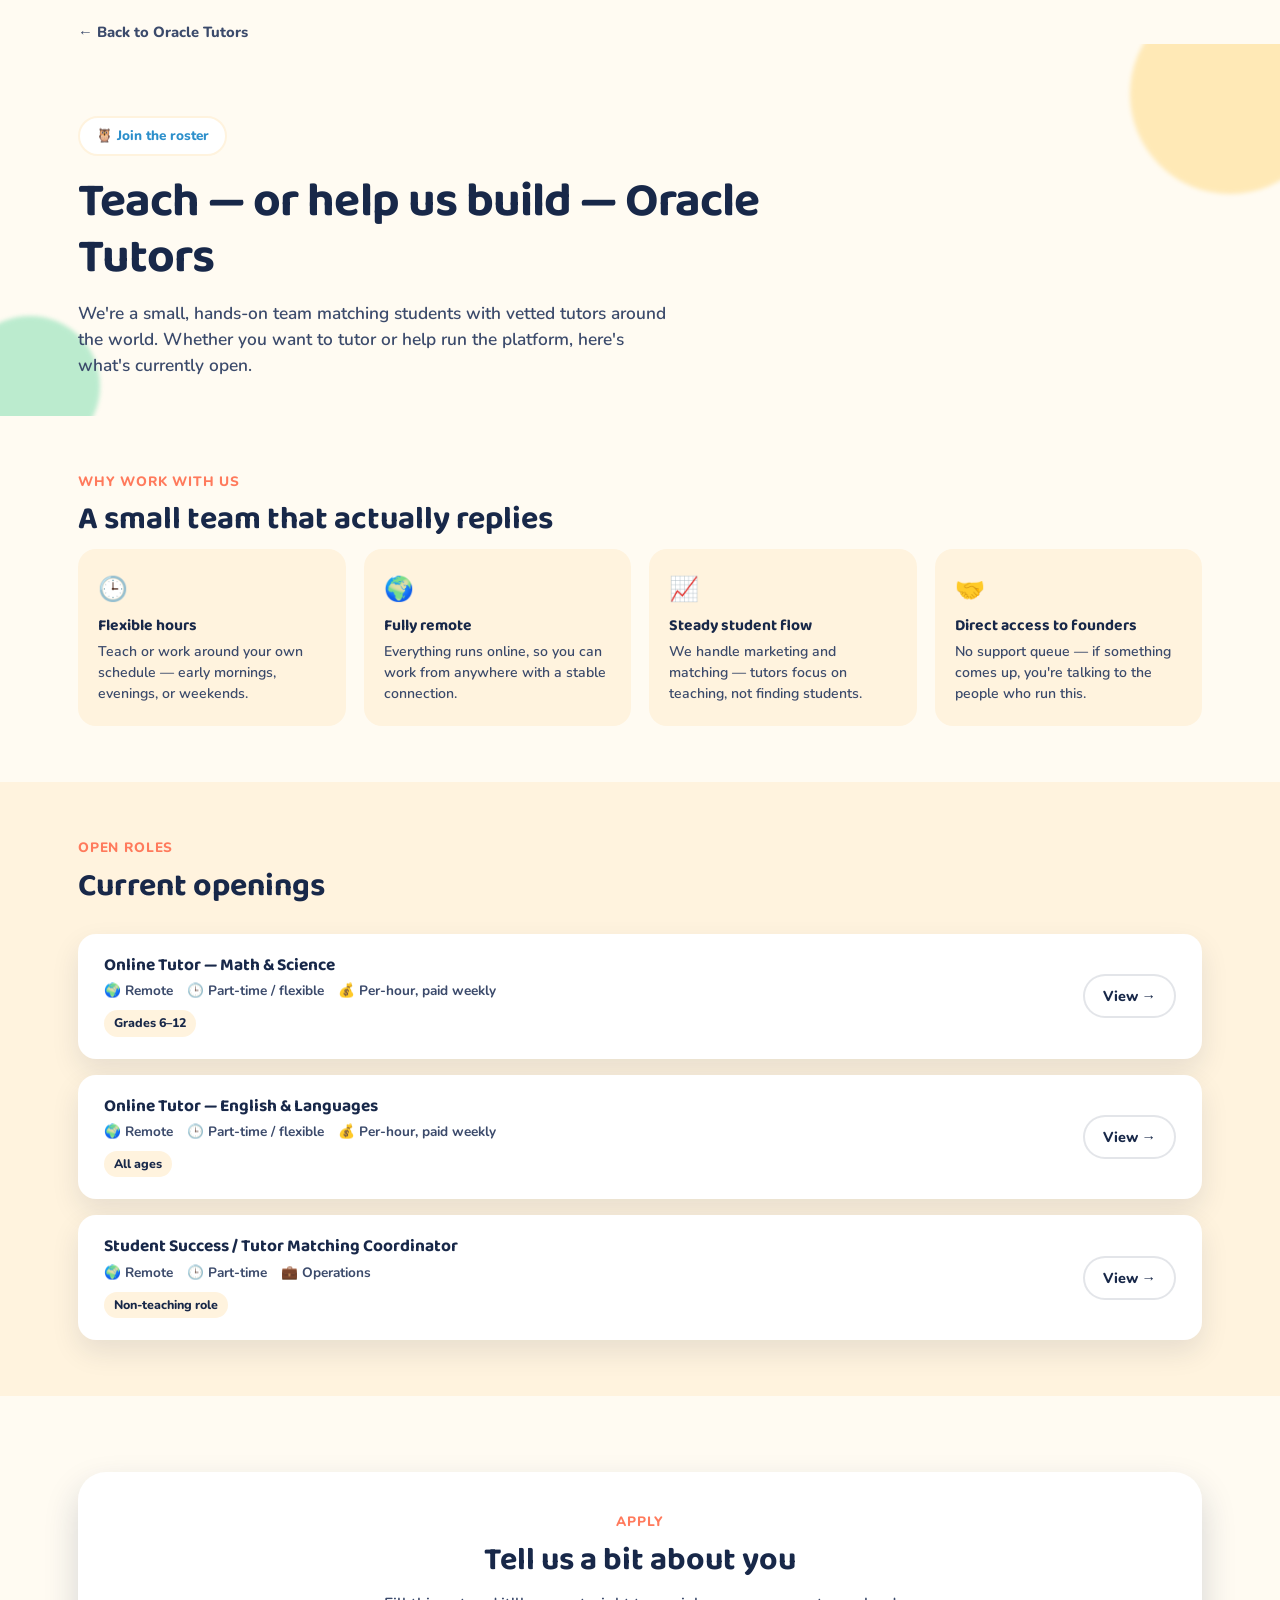
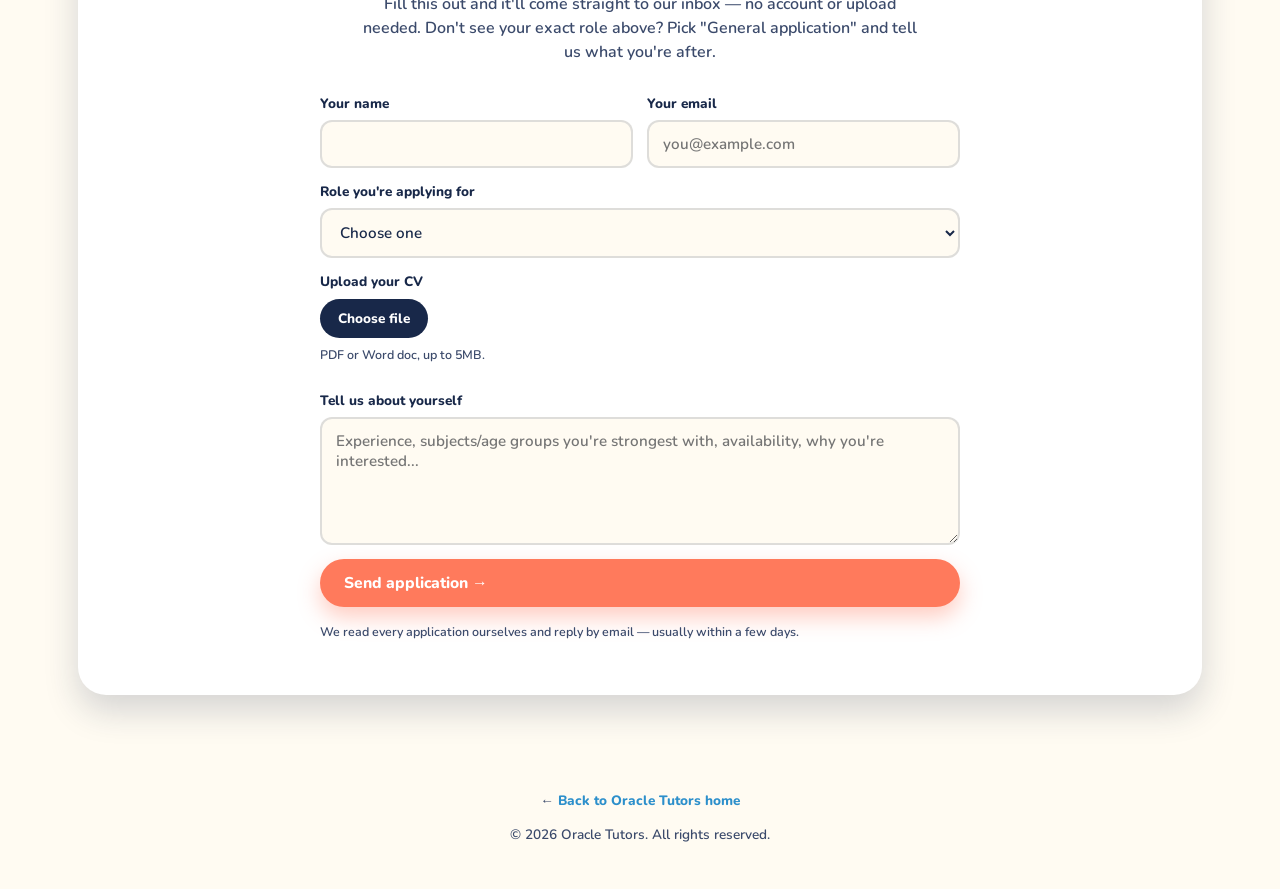
==== careers.html @ f9e97471 "Front End Context Updated" ====
<!DOCTYPE html>
<html lang="en">
<head>
<meta charset="UTF-8">
<meta name="viewport" content="width=device-width, initial-scale=1.0, viewport-fit=cover">
<meta name="description" content="Careers at Oracle Tutors — join our roster of vetted online tutors or help us run the platform.">
<meta name="theme-color" content="#182849">
<meta name="referrer" content="strict-origin-when-cross-origin">
<title>Careers — Oracle Tutors</title>

<!--
====================================================================
  ORACLE TUTORS — CAREERS PAGE
====================================================================
  This is a separate page from index.html on purpose — reached via
  whatever link you place on the main site (e.g. in the footer),
  not via an in-page nav section. This page intentionally has no
  navbar of its own; there's just a small "Back to Oracle Tutors"
  link above the content for wayfinding.

  BEFORE GOING LIVE — REPLACE THESE PLACEHOLDERS:
    1. Email address       → find/replace "careers@oracletutors.com"
                              (used as the mailto fallback address if
                              the form backend below isn't connected)
    2. Open roles           → managed entirely from a Google Sheet now
                               — no code editing needed for day-to-day
                               changes. See SHEET_CSV_URL further down
                               in the JS, and the setup guide
                               (sheet-setup-guide.md) built alongside
                               this file for how to create and connect
                               that sheet. Each row becomes a role
                               card; clicking "View" opens a popup with
                               that row's description/responsibilities/
                               requirements; the popup's own "Apply for
                               this role" button scrolls down to the
                               application form and pre-selects that
                               role in the dropdown — all built
                               automatically from the sheet, so the
                               card, the popup, and the dropdown option
                               can never drift out of sync with each
                               other. FALLBACK_ROLES in the JS is only
                               used if the sheet can't be reached
                               (not yet connected, or briefly offline).
    3. Application backend  → find "SCRIPT_URL" further down in the
                               JS. The application form (#applyForm)
                               POSTs to a Google Apps Script Web App
                               — but NOTE this needs its OWN script,
                               a different deployment than the
                               quick-match form on the main site
                               ([TOC-11] in index.html). That script
                               doesn't know about CVs at all. Use the
                               script named
                               "google-apps-script-careers.js" (built
                               alongside this file) instead — it
                               decodes the base64 CV this page sends
                               and attaches it to the notification
                               email for real, and also saves a copy
                               to Drive. Paste that script's deployed
                               Web App URL in place of SCRIPT_URL
                               below. See the setup guide that came
                               with index.html for the general
                               deploy steps (same process, different
                               script).

  Contact on this page is email-only by design — there's no WhatsApp
  button here, since applications go through the form (or a plain
  email) rather than chat.

  This page reuses the same design tokens (colors, fonts, spacing)
  as index.html so it feels like the same site, just a different page.
====================================================================
-->

<link rel="preconnect" href="https://fonts.googleapis.com">
<link rel="preconnect" href="https://fonts.gstatic.com" crossorigin>
<link href="https://fonts.googleapis.com/css2?family=Baloo+2:wght@500;600;700;800&family=Nunito:wght@400;600;700;800&display=swap" rel="stylesheet">

<link rel="icon" href="data:image/svg+xml,%3Csvg xmlns='http://www.w3.org/2000/svg' viewBox='0 0 64 64'%3E%3Ccircle cx='32' cy='32' r='32' fill='%23182849'/%3E%3Ccircle cx='24' cy='30' r='7' fill='%23FFFBF2'/%3E%3Ccircle cx='40' cy='30' r='7' fill='%23FFFBF2'/%3E%3Ccircle cx='24' cy='30' r='3' fill='%23182849'/%3E%3Ccircle cx='40' cy='30' r='3' fill='%23182849'/%3E%3Cpath d='M29 35 L32 39 L35 35 Z' fill='%23FF7A5C'/%3E%3C/svg%3E">

<style>
  :root{
    --cream:#FFFBF2;
    --cream-2:#FFF3DE;
    --navy:#182849;
    --navy-soft:#3B4A6B;
    --sky:#41ACE9;
    --sky-deep:#2C8FCB;
    --coral:#FF7A5C;
    --coral-deep:#FF6A48;
    --sun:#FFC94A;
    --mint:#3ECF8E;
    --lilac:#B49CF2;
    --white:#FFFFFF;
    --radius-lg:28px;
    --radius-md:18px;
    --radius-sm:12px;
    --shadow-soft: 0 12px 28px rgba(24,40,73,0.10);
    --shadow-pop: 0 16px 34px rgba(24,40,73,0.18);
    --ease-bouncy: cubic-bezier(.34, 1.56, .64, 1);
    --ease-smooth: cubic-bezier(.4, 0, .2, 1);
  }
  *{ box-sizing:border-box; }
  html{ scroll-behavior:smooth; }
  @media (prefers-reduced-motion: reduce){
    *, *::before, *::after{
      animation-duration:0.001ms !important;
      animation-iteration-count:1 !important;
      transition-duration:0.001ms !important;
      scroll-behavior:auto !important;
    }
  }
  body{
    margin:0;
    background:var(--cream);
    color:var(--navy);
    font-family:'Nunito', sans-serif;
    font-weight:600;
    line-height:1.5;
    -webkit-font-smoothing:antialiased;
  }
  h1,h2,h3{
    font-family:'Baloo 2', 'Nunito', sans-serif;
    font-weight:700;
    line-height:1.15;
    margin:0;
    color:var(--navy);
  }
  a{ color:inherit; text-decoration:none; }
  img,svg{ display:block; max-width:100%; }
  button{ font-family:inherit; }
  :focus-visible{
    outline:3px solid var(--coral);
    outline-offset:3px;
    border-radius:6px;
  }
  .wrap{ max-width:1180px; margin:0 auto; padding:0 28px; }
  .skip-link{
    position:absolute; left:-999px; top:auto;
    background:var(--navy); color:var(--white);
    padding:12px 20px; border-radius:0 0 10px 0; z-index:200; font-weight:800;
  }
  .skip-link:focus{ left:0; top:0; }

  .btn{
    display:inline-flex; align-items:center; gap:8px; font-weight:800; font-size:0.98rem;
    padding:13px 24px; border-radius:100px; border:none; cursor:pointer;
    transition:transform 0.18s var(--ease-bouncy), box-shadow 0.18s var(--ease-smooth), background 0.15s var(--ease-smooth);
    white-space:nowrap;
  }
  .btn:hover{ transform:translateY(-2px) scale(1.02); }
  .btn:active{ transform:translateY(0) scale(0.98); }
  .btn-primary{ background:var(--coral); color:var(--white); box-shadow:0 10px 22px rgba(255,122,92,0.38); }
  .btn-primary:hover{ background:var(--coral-deep); }
  .btn-ghost{ background:var(--white); color:var(--navy); border:2px solid rgba(24,40,73,0.12); }
  .btn-ghost:hover{ border-color:var(--sky-deep); }
  .btn-sm{ padding:10px 18px; font-size:0.9rem; }
  .btn:disabled{ opacity:0.65; cursor:not-allowed; }

  /* Page header */
  .page-hero{ padding:72px 0 20px; position:relative; overflow:hidden; }
  .blob{ position:absolute; border-radius:50%; filter:blur(2px); z-index:0; opacity:0.35; }
  .blob-1{ width:200px; height:200px; background:var(--sun); top:-50px; right:-50px; }
  .blob-2{ width:140px; height:140px; background:var(--mint); bottom:-40px; left:-40px; }
  .eyebrow{
    display:inline-flex; align-items:center; gap:8px; background:var(--white);
    border:2px solid var(--cream-2); color:var(--sky-deep); font-weight:800; font-size:0.85rem;
    padding:8px 16px; border-radius:100px; margin-bottom:18px; position:relative; z-index:1;
  }
  .page-hero h1{ font-size:clamp(2rem, 4vw, 3rem); letter-spacing:-0.02em; position:relative; z-index:1; max-width:720px; }
  .page-hero .sub{ margin-top:16px; font-size:1.08rem; color:var(--navy-soft); max-width:600px; position:relative; z-index:1; }

  section{ padding:56px 0; }
  .section-tag{
    color:var(--coral); font-weight:800; font-size:0.85rem; letter-spacing:0.06em;
    text-transform:uppercase; margin-bottom:10px; display:block;
  }

  /* Why work with us — small perk grid */
  .perk-grid{ display:grid; grid-template-columns:repeat(4,1fr); gap:18px; margin-top:10px; }
  .perk-card{
    background:var(--cream-2); border-radius:var(--radius-md); padding:22px 20px;
  }
  .perk-card .ic{ font-size:1.5rem; display:block; margin-bottom:10px; }
  .perk-card h3{ font-size:0.98rem; margin-bottom:6px; }
  .perk-card p{ font-size:0.88rem; color:var(--navy-soft); margin:0; }

  /* Open roles list */
  .roles-list{ display:flex; flex-direction:column; gap:16px; margin-top:28px; }
  .role-card{
    background:var(--white); border-radius:var(--radius-md); box-shadow:var(--shadow-soft);
    padding:22px 26px; display:flex; align-items:center; justify-content:space-between; gap:20px; flex-wrap:wrap;
    transition:transform 0.2s var(--ease-bouncy), box-shadow 0.2s var(--ease-smooth);
  }
  .role-card:hover{ transform:translateY(-4px); box-shadow:var(--shadow-pop); }
  .role-info h3{ font-size:1.08rem; margin-bottom:6px; }
  .role-meta{ display:flex; gap:14px; flex-wrap:wrap; font-size:0.85rem; color:var(--navy-soft); font-weight:700; }
  .role-meta span{ display:inline-flex; align-items:center; gap:5px; }
  .role-tag{
    display:inline-block; background:var(--cream-2); color:var(--navy); font-size:0.78rem;
    font-weight:800; padding:4px 10px; border-radius:100px; margin-top:8px;
  }
  .no-roles{
    background:var(--white); border-radius:var(--radius-md); box-shadow:var(--shadow-soft);
    padding:30px; text-align:center; color:var(--navy-soft); margin-top:28px; display:none;
  }
  .no-roles.is-visible{ display:block; }
  .roles-loading{
    text-align:center; color:var(--navy-soft); font-weight:700; padding:24px 0; margin:0;
  }

  /* Application form panel */
  .apply-panel{
    background:var(--white); border-radius:var(--radius-lg); box-shadow:var(--shadow-pop);
    padding:40px; margin-top:20px;
  }
  .apply-panel .apply-intro{ text-align:center; max-width:560px; margin:0 auto 30px; }
  .apply-panel h2{ font-size:clamp(1.5rem,2.8vw,2rem); }
  .apply-panel .apply-intro p{ color:var(--navy-soft); margin-top:12px; font-size:1rem; }

  .apply-form{ display:flex; flex-direction:column; gap:14px; max-width:640px; margin:0 auto; }
  .form-row{ display:flex; flex-direction:column; gap:6px; }
  .form-row label{ font-size:0.85rem; font-weight:800; color:var(--navy); }
  .form-row input, .form-row select, .form-row textarea{
    padding:12px 14px;
    border-radius:12px;
    border:2px solid rgba(24,40,73,0.14);
    font-family:inherit;
    font-size:0.95rem;
    font-weight:600;
    color:var(--navy);
    background:var(--cream);
    transition:border-color 0.15s var(--ease-smooth);
    resize:vertical;
  }
  .form-row input:focus, .form-row select:focus, .form-row textarea:focus{ border-color:var(--sky-deep); outline:none; }

  /* CV upload — native file input is hidden; we build a custom
     "chip" style control so we can show the picked filename and a
     working remove (×) button, since <input type="file"> has no
     built-in way to let the user clear the selection other than
     re-opening the OS file picker and hitting Cancel. */
  .cv-field input[type="file"]{
    position:absolute;
    width:1px; height:1px;
    padding:0; margin:-1px;
    overflow:hidden;
    clip:rect(0,0,0,0);
    white-space:nowrap;
    border:0;
  }
  .cv-picker{
    display:flex; align-items:center; gap:10px; flex-wrap:wrap;
  }
  .cv-choose-btn{
    font-family:inherit; font-weight:800; font-size:0.85rem;
    color:var(--white); background:var(--navy); border:none;
    border-radius:100px; padding:10px 18px; cursor:pointer;
    transition:background 0.15s var(--ease-smooth);
  }
  .cv-choose-btn:hover{ background:var(--navy-soft); }
  .cv-filename-chip{
    display:none;
    align-items:center; gap:8px;
    background:var(--cream-2);
    border-radius:100px;
    padding:8px 8px 8px 14px;
    font-size:0.85rem;
    font-weight:700;
    color:var(--navy);
    max-width:100%;
  }
  .cv-filename-chip.is-visible{ display:inline-flex; }
  .cv-filename-text{
    overflow:hidden; text-overflow:ellipsis; white-space:nowrap; max-width:280px;
  }
  .cv-remove-btn{
    display:inline-flex; align-items:center; justify-content:center;
    width:22px; height:22px; border-radius:50%; border:none;
    background:var(--white); color:var(--navy-soft); font-size:0.9rem;
    line-height:1; cursor:pointer; flex:0 0 auto;
    transition:background 0.15s var(--ease-smooth), color 0.15s var(--ease-smooth);
  }
  .cv-remove-btn:hover{ background:var(--coral); color:var(--white); }

  .form-two-col{ display:grid; grid-template-columns:1fr 1fr; gap:14px; }
  .form-note{ font-size:0.78rem; color:var(--navy-soft); margin-top:2px; }
  .form-status{ font-size:0.88rem; font-weight:800; margin-top:4px; display:none; }
  .form-status.is-visible{ display:block; }
  .form-status.is-success{ color:var(--mint); }
  .form-status.is-error{ color:var(--coral); }

  footer{ padding:40px 0 30px; text-align:center; color:var(--navy-soft); font-size:0.85rem; }
  footer a{ color:var(--sky-deep); font-weight:800; }

  /* Role detail modal (opened by each card's "View" button) */
  .modal-overlay{
    position:fixed; inset:0; z-index:300;
    background:rgba(24,40,73,0.55);
    display:none;
    align-items:center; justify-content:center;
    padding:24px;
    -webkit-backdrop-filter:blur(2px);
    backdrop-filter:blur(2px);
  }
  .modal-overlay.is-open{ display:flex; }
  .modal-panel{
    background:var(--white);
    border-radius:var(--radius-lg);
    box-shadow:var(--shadow-pop);
    width:100%;
    max-width:620px;
    max-height:min(720px, 88vh);
    display:flex;
    flex-direction:column;
    overflow:hidden;
    animation:modalPop 0.22s var(--ease-bouncy);
  }
  @keyframes modalPop{
    from{ opacity:0; transform:translateY(14px) scale(0.98); }
    to{ opacity:1; transform:translateY(0) scale(1); }
  }
  .modal-header{
    display:flex; align-items:flex-start; justify-content:space-between; gap:16px;
    padding:26px 28px 18px;
    border-bottom:1px solid rgba(24,40,73,0.08);
    flex:0 0 auto;
  }
  .modal-header h2{ font-size:1.35rem; }
  .modal-close-btn{
    display:inline-flex; align-items:center; justify-content:center;
    width:36px; height:36px; flex:0 0 auto; border-radius:50%; border:none;
    background:var(--cream-2); color:var(--navy); font-size:1.15rem; line-height:1;
    cursor:pointer; transition:background 0.15s var(--ease-smooth), transform 0.15s var(--ease-bouncy);
  }
  .modal-close-btn:hover{ background:var(--coral); color:var(--white); transform:scale(1.06); }
  .modal-meta{ display:flex; gap:12px; flex-wrap:wrap; font-size:0.85rem; color:var(--navy-soft); font-weight:700; margin-top:10px; }
  .modal-meta span{ display:inline-flex; align-items:center; gap:5px; }
  .modal-body{
    padding:22px 28px 6px;
    overflow-y:auto;
    flex:1 1 auto;
  }
  .modal-body h3{ font-size:1rem; margin:20px 0 10px; }
  .modal-body h3:first-child{ margin-top:0; }
  .modal-body p{ color:var(--navy-soft); font-size:0.95rem; margin:0 0 4px; }
  .modal-body ul{ margin:0; padding-left:20px; color:var(--navy-soft); font-size:0.95rem; display:flex; flex-direction:column; gap:8px; }
  .modal-body li::marker{ color:var(--coral); }
  .modal-footer{
    padding:18px 28px 26px;
    flex:0 0 auto;
    display:flex; gap:12px; flex-wrap:wrap;
    border-top:1px solid rgba(24,40,73,0.08);
  }
  .modal-footer .btn{ flex:1 1 auto; justify-content:center; }
  body.modal-open{ overflow:hidden; }

  @media (max-width: 900px){
    .perk-grid{ grid-template-columns:repeat(2,1fr); }
  }
  @media (max-width: 600px){
    .wrap{ padding:0 20px; }
    .perk-grid{ grid-template-columns:1fr; }
    .role-card{ flex-direction:column; align-items:flex-start; }
    .apply-panel{ padding:28px 22px; }
    .form-two-col{ grid-template-columns:1fr; }
    .cv-filename-text{ max-width:180px; }
    .modal-overlay{ padding:0; align-items:flex-end; }
    .modal-panel{
      max-width:none;
      width:100%;
      max-height:92vh;
      border-radius:24px 24px 0 0;
      animation:modalSlideUp 0.24s var(--ease-smooth);
    }
    @keyframes modalSlideUp{
      from{ transform:translateY(100%); }
      to{ transform:translateY(0); }
    }
    .modal-header{ padding:22px 20px 14px; }
    .modal-body{ padding:18px 20px 6px; }
    .modal-footer{ padding:16px 20px 22px; flex-direction:column; }
  }
  @media (max-width: 400px){
    .page-hero{ padding:56px 0 16px; }
    .eyebrow{ font-size:0.78rem; padding:7px 13px; }
    section{ padding:40px 0; }
    .role-card{ padding:18px 20px; }
    .apply-panel{ padding:22px 16px; }
    .role-meta{ font-size:0.8rem; gap:10px; }
  }
  @media (max-width: 380px) and (min-height: 0){
    .modal-panel{ max-height:96vh; }
  }
</style>
</head>
<body>

<a class="skip-link" href="#main-content">Skip to main content</a>

<div class="wrap" style="padding-top:20px;">
  <a href="index.html" style="display:inline-flex; align-items:center; gap:6px; font-weight:800; font-size:0.92rem; color:var(--navy-soft);">
    ← Back to Oracle Tutors
  </a>
</div>

<main id="main-content">

  <section class="page-hero">
    <div class="blob blob-1"></div>
    <div class="blob blob-2"></div>
    <div class="wrap">
      <span class="eyebrow">🦉 Join the roster</span>
      <h1>Teach — or help us build — Oracle Tutors</h1>
      <p class="sub">We're a small, hands-on team matching students with vetted tutors around the world. Whether you want to tutor or help run the platform, here's what's currently open.</p>
    </div>
  </section>

  <section>
    <div class="wrap">
      <span class="section-tag">Why work with us</span>
      <h2 style="font-size:clamp(1.5rem,2.6vw,2rem);">A small team that actually replies</h2>
      <div class="perk-grid">
        <div class="perk-card">
          <span class="ic">🕒</span>
          <h3>Flexible hours</h3>
          <p>Teach or work around your own schedule — early mornings, evenings, or weekends.</p>
        </div>
        <div class="perk-card">
          <span class="ic">🌍</span>
          <h3>Fully remote</h3>
          <p>Everything runs online, so you can work from anywhere with a stable connection.</p>
        </div>
        <div class="perk-card">
          <span class="ic">📈</span>
          <h3>Steady student flow</h3>
          <p>We handle marketing and matching — tutors focus on teaching, not finding students.</p>
        </div>
        <div class="perk-card">
          <span class="ic">🤝</span>
          <h3>Direct access to founders</h3>
          <p>No support queue — if something comes up, you're talking to the people who run this.</p>
        </div>
      </div>
    </div>
  </section>

  <section style="background:var(--cream-2); padding-top:56px; padding-bottom:56px;">
    <div class="wrap">
      <span class="section-tag">Open roles</span>
      <h2 style="font-size:clamp(1.5rem,2.6vw,2rem);">Current openings</h2>

      <!-- Cards below are built entirely by JS from your Google
           Sheet (see SHEET_CSV_URL and loadRoles() further down) —
           don't hand-edit .role-card markup here, it gets wiped and
           rebuilt on every page load. -->
      <div class="roles-list" id="rolesList" aria-live="polite">
        <p class="roles-loading" id="rolesLoading">Loading open roles…</p>
      </div>

      <div class="no-roles" id="noRolesMsg">
        <p>We don't have any open roles listed right now — but we're always happy to hear from great tutors. Send us your info below and we'll reach out when something opens up.</p>
      </div>
    </div>
  </section>

  <section id="apply">
    <div class="wrap">
      <div class="apply-panel">
        <div class="apply-intro">
          <span class="section-tag">Apply</span>
          <h2>Tell us a bit about you</h2>
          <p>Fill this out and it'll come straight to our inbox — no account or upload needed. Don't see your exact role above? Pick "General application" and tell us what you're after.</p>
        </div>

        <!--
          On submit, JS POSTs this data as JSON to a Google Apps
          Script Web App URL (see SCRIPT_URL further down in the
          script). That script appends the row to a Google Sheet,
          decodes the CV back out of base64, and emails it to your
          team as a real attachment. See google-apps-script-careers.js
          and the setup guide for how to wire it up.
        -->
        <form class="apply-form" id="applyForm" novalidate>
          <div class="form-two-col">
            <div class="form-row">
              <label for="af-name">Your name</label>
              <input type="text" id="af-name" name="name" maxlength="60" autocomplete="name" required>
            </div>
            <div class="form-row">
              <label for="af-email">Your email</label>
              <input type="email" id="af-email" name="email" placeholder="you@example.com" maxlength="120" autocomplete="email" required>
            </div>
          </div>

          <div class="form-row">
            <label for="af-role">Role you're applying for</label>
            <!-- Options here are placeholders only — populateRoleDropdown()
                 wipes and rebuilds this list from the same Google
                 Sheet data as the role cards above, plus a static
                 "General application" option at the end. -->
            <select id="af-role" name="role" required>
              <option value="" disabled selected>Choose one</option>
              <option value="General application">General application</option>
            </select>
          </div>

          <div class="form-row cv-field">
            <label for="af-cv">Upload your CV</label>
            <div class="cv-picker">
              <button type="button" class="cv-choose-btn" id="cvChooseBtn">Choose file</button>
              <span class="cv-filename-chip" id="cvFilenameChip">
                <span class="cv-filename-text" id="cvFilenameText"></span>
                <button type="button" class="cv-remove-btn" id="cvRemoveBtn" aria-label="Remove selected CV">×</button>
              </span>
            </div>
            <input type="file" id="af-cv" name="cv" accept=".pdf,.doc,.docx" required>
            <p class="form-note">PDF or Word doc, up to 5MB.</p>
          </div>

          <div class="form-row">
            <label for="af-message">Tell us about yourself</label>
            <textarea id="af-message" name="message" rows="5" maxlength="1500" placeholder="Experience, subjects/age groups you're strongest with, availability, why you're interested..." required></textarea>
          </div>

          <button type="submit" class="btn btn-primary" id="applySubmitBtn">Send application →</button>
          <p class="form-note">We read every application ourselves and reply by email — usually within a few days.</p>
          <p class="form-status" id="applyFormStatus" role="status"></p>
        </form>
      </div>
    </div>
  </section>

  <!-- Role detail modal — hidden by default, filled in and shown by
       JS (initRoleModal) when a card's "View" button is clicked.
       Content per role comes from CURRENT_ROLES (populated from your
       Google Sheet — see SHEET_CSV_URL further down), matched by the
       same title string used in each card's data-role-key and the
       #af-role <option> values. -->
  <div class="modal-overlay" id="roleModalOverlay">
    <div class="modal-panel" role="dialog" aria-modal="true" aria-labelledby="roleModalTitle" id="roleModalPanel">
      <div class="modal-header">
        <div>
          <h2 id="roleModalTitle"></h2>
          <div class="modal-meta" id="roleModalMeta"></div>
        </div>
        <button type="button" class="modal-close-btn" id="roleModalCloseBtn" aria-label="Close">×</button>
      </div>
      <div class="modal-body" id="roleModalBody"></div>
      <div class="modal-footer">
        <button type="button" class="btn btn-ghost" id="roleModalCloseBtn2">Close</button>
        <button type="button" class="btn btn-primary" id="roleModalApplyBtn">Apply for this role →</button>
      </div>
    </div>
  </div>

</main>

<footer>
  <div class="wrap">
    <span>&larr; <a href="index.html">Back to Oracle Tutors home</a></span>
    <p style="margin-top:14px;">© 2026 Oracle Tutors. All rights reserved.</p>
  </div>
</footer>

<script>
(function () {
  'use strict';

  /* Careers inbox — used only as a fallback mailto: if the form
     backend below isn't connected yet. Note: mailto: can never send
     the CV as a real attachment (browsers don't allow that), so
     connecting SCRIPT_URL below is the only way applications
     actually arrive with a CV attached. */
  var CAREERS_EMAIL = 'careers@oracletutors.com';

  /* Paste your deployed Google Apps Script Web App URL here.
     IMPORTANT: this must be a deployment of
     google-apps-script-careers.js (the CV-aware script), NOT the
     quick-match form's script from index.html — that one has no
     idea what a CV is and will silently drop it. Until this is set,
     the form falls back to a mailto: draft, which cannot attach the
     CV automatically. */
  var SCRIPT_URL = 'https://script.google.com/macros/s/AKfycbwDKvUOXP5zK2LT_xhBbvfLwzvvFVeyiWIFSOKuMDSocI8pQz4tF8EWlpNandMz6Iuu/exec';

  /* ====================================================================
     OPEN ROLES — driven by a Google Sheet, no code editing required
     to add/remove/edit a role once this is set up.
     ====================================================================
     HOW IT WORKS:
       1. Keep a Google Sheet with one row per role (see column names
          in ROLE_COLUMNS below, and sheet-setup-guide.md for the full
          walkthrough).
       2. Publish that sheet to the web as CSV (File → Share →
          Publish to web → pick the sheet → CSV → Publish) and paste
          the resulting URL into SHEET_CSV_URL below.
       3. On every page load, loadRoles() fetches that CSV, parses it,
          and renderRoles() builds the role cards, the "View" popup
          content, and the application form's dropdown — all from the
          same data, so they can never fall out of sync.
       4. To take a role down without deleting your row history, set
          its "Active" column to "No" — inactive rows are skipped.
       5. If the sheet can't be reached (not connected yet, or briefly
          offline), FALLBACK_ROLES below is shown instead, so the page
          never ends up blank.
     ==================================================================== */

  /* Paste your published Google Sheet CSV URL here — see
     sheet-setup-guide.md for exactly how to get this URL. */
  var SHEET_CSV_URL = 'PASTE_YOUR_PUBLISHED_GOOGLE_SHEET_CSV_URL_HERE';

  /* Expected column headers in row 1 of the sheet (case-insensitive,
     order doesn't matter). Responsibilities/Requirements each hold
     several bullet points in ONE cell, separated by a pipe "|"
     character — e.g. "Teach 1:1 sessions|Prep lesson plans|..." —
     so the whole role still fits on a single row in the Sheet. */
  var ROLE_COLUMNS = ['active', 'title', 'location', 'schedule', 'pay', 'tag', 'summary', 'responsibilities', 'requirements'];

  /* Used only if SHEET_CSV_URL isn't connected yet, or the fetch
     fails for some reason (offline, sheet unpublished, etc) — keeps
     the page from ever showing a blank roles list. Update this only
     if you want a hardcoded backup; day-to-day changes should go in
     the Sheet instead. */
  var FALLBACK_ROLES = [
    {
      title: 'Online Tutor — Math & Science',
      meta: ['🌍 Remote', '🕒 Part-time / flexible', '💰 Per-hour, paid weekly'],
      tag: 'Grades 6–12',
      summary: 'Run 1:1 and small-group online sessions in math and science for students in grades 6–12, from pre-algebra and geometry through to biology, chemistry, and intro physics.',
      responsibilities: [
        'Teach 1:1 or small-group sessions over video call, tailored to each student\'s level and goals',
        'Prepare short lesson plans and practice material ahead of each session',
        'Track student progress and flag anything a parent or our team should know about',
        'Keep sessions on the schedule students booked, and give notice if you need to reschedule'
      ],
      requirements: [
        'Strong subject knowledge in at least one of: math (through algebra/geometry) or a core science',
        'Some prior teaching or tutoring experience — formal or informal',
        'Reliable internet connection and a quiet space for video calls',
        'Comfortable with basic video-call and screen-share tools'
      ]
    },
    {
      title: 'Online Tutor — English & Languages',
      meta: ['🌍 Remote', '🕒 Part-time / flexible', '💰 Per-hour, paid weekly'],
      tag: 'All ages',
      summary: 'Work with students of all ages on English language skills, essay writing, reading comprehension, or a second language, in 1:1 online sessions.',
      responsibilities: [
        'Run 1:1 sessions covering grammar, writing, comprehension, or conversational practice depending on the student',
        'Give students feedback on writing samples and homework between sessions',
        'Adjust pacing and material for each student\'s age and level',
        'Communicate with parents or students directly on scheduling and progress'
      ],
      requirements: [
        'Fluency (native or near-native) in the language you\'ll be teaching',
        'Some prior teaching, tutoring, or mentoring experience',
        'Reliable internet connection and a quiet space for video calls',
        'Patient, clear communication style — many students are still building confidence'
      ]
    },
    {
      title: 'Student Success / Tutor Matching Coordinator',
      meta: ['🌍 Remote', '🕒 Part-time', '💼 Operations'],
      tag: 'Non-teaching role',
      summary: 'A non-teaching, behind-the-scenes role: you\'ll match incoming student requests with the right tutor on our roster and keep everyone on track once they\'re paired up.',
      responsibilities: [
        'Review new student/parent requests and match them with a suitable tutor from our roster',
        'Follow up with families and tutors to confirm scheduling and first-session details',
        'Check in periodically to make sure matches are working out, and re-match if not',
        'Keep our internal tracker (students, tutors, subjects, availability) up to date'
      ],
      requirements: [
        'Organized and comfortable juggling several conversations/threads at once',
        'Clear, friendly written communication — most of this role is email/chat-based',
        'Some familiarity with spreadsheets (Google Sheets)',
        'No teaching experience required, though it is a plus for understanding subject fit'
      ]
    }
  ];

  // Holds whichever role list is currently on screen (sheet data or
  // fallback) so the modal and dropdown can both read from one place.
  var CURRENT_ROLES = [];

  /* Minimal CSV parser that handles quoted fields — including
     embedded commas and newlines inside quotes, and "" as an escaped
     quote — which is how Google's published CSV export encodes any
     cell that itself contains a comma or line break. A naive
     text.split(',') would break on those. */
  function parseCSV(text) {
    var rows = [];
    var row = [];
    var field = '';
    var inQuotes = false;

    for (var i = 0; i < text.length; i++) {
      var c = text[i];
      if (inQuotes) {
        if (c === '"') {
          if (text[i + 1] === '"') { field += '"'; i++; }
          else { inQuotes = false; }
        } else {
          field += c;
        }
      } else if (c === '"') {
        inQuotes = true;
      } else if (c === ',') {
        row.push(field); field = '';
      } else if (c === '\n') {
        row.push(field); rows.push(row); row = []; field = '';
      } else if (c === '\r') {
        // skip — paired \n (if any) handles the line break
      } else {
        field += c;
      }
    }
    if (field.length || row.length) { row.push(field); rows.push(row); }
    return rows;
  }

  function splitPipeList(cell) {
    if (!cell) return [];
    return cell.split('|').map(function (s) { return s.trim(); }).filter(Boolean);
  }

  function isTruthyFlag(value) {
    var v = (value || '').trim().toLowerCase();
    return v === '' || v === 'yes' || v === 'y' || v === 'true' || v === '1';
  }

  /** Turns parsed CSV rows (row 0 = headers) into the same role
   *  object shape as FALLBACK_ROLES, skipping blank rows and any row
   *  whose Active column isn't truthy. */
  function csvRowsToRoles(rows) {
    if (!rows.length) return [];
    var header = rows[0].map(function (h) { return h.trim().toLowerCase(); });
    var idx = {};
    ROLE_COLUMNS.forEach(function (col) { idx[col] = header.indexOf(col); });

    var roles = [];
    for (var r = 1; r < rows.length; r++) {
      var row = rows[r];
      if (!row || row.every(function (c) { return (c || '').trim() === ''; })) continue;

      if (idx.active > -1 && !isTruthyFlag(row[idx.active])) continue;

      var title = idx.title > -1 ? (row[idx.title] || '').trim() : '';
      if (!title) continue;

      var meta = [];
      [idx.location, idx.schedule, idx.pay].forEach(function (i) {
        if (i > -1 && row[i] && row[i].trim()) meta.push(row[i].trim());
      });

      roles.push({
        title: title,
        meta: meta,
        tag: idx.tag > -1 ? (row[idx.tag] || '').trim() : '',
        summary: idx.summary > -1 ? (row[idx.summary] || '').trim() : '',
        responsibilities: idx.responsibilities > -1 ? splitPipeList(row[idx.responsibilities]) : [],
        requirements: idx.requirements > -1 ? splitPipeList(row[idx.requirements]) : []
      });
    }
    return roles;
  }

  /** Fetches and parses the published Sheet. Falls back to
   *  FALLBACK_ROLES if SHEET_CSV_URL isn't connected yet, the
   *  request fails, or the sheet parses to zero active roles. */
  function loadRoles() {
    if (!SHEET_CSV_URL || SHEET_CSV_URL.indexOf('PASTE_YOUR_PUBLISHED_GOOGLE_SHEET') === 0) {
      return Promise.resolve(FALLBACK_ROLES);
    }
    return fetch(SHEET_CSV_URL, { cache: 'no-store' })
      .then(function (res) {
        if (!res.ok) throw new Error('Sheet fetch failed: ' + res.status);
        return res.text();
      })
      .then(function (text) {
        var roles = csvRowsToRoles(parseCSV(text));
        return roles.length ? roles : FALLBACK_ROLES;
      })
      .catch(function (err) {
        console.warn('Could not load roles from the Google Sheet — showing the fallback list instead.', err);
        return FALLBACK_ROLES;
      });
  }

  function createRoleCard(role) {
    var card = document.createElement('div');
    card.className = 'role-card';

    var info = document.createElement('div');
    info.className = 'role-info';

    var h3 = document.createElement('h3');
    h3.textContent = role.title;
    info.appendChild(h3);

    var metaDiv = document.createElement('div');
    metaDiv.className = 'role-meta';
    (role.meta || []).forEach(function (m) {
      var span = document.createElement('span');
      span.textContent = m;
      metaDiv.appendChild(span);
    });
    info.appendChild(metaDiv);

    if (role.tag) {
      var tagSpan = document.createElement('span');
      tagSpan.className = 'role-tag';
      tagSpan.textContent = role.tag;
      info.appendChild(tagSpan);
    }

    card.appendChild(info);

    var btn = document.createElement('button');
    btn.type = 'button';
    btn.className = 'btn btn-ghost btn-sm js-view-btn';
    btn.setAttribute('data-role-key', role.title);
    btn.textContent = 'View →';
    card.appendChild(btn);

    return card;
  }

  /* Rebuilds the #af-role dropdown from the same role list as the
     cards, plus a static "General application" option at the end.
     Preserves whatever was already selected if it's still valid. */
  function populateRoleDropdown(roles) {
    var select = document.getElementById('af-role');
    if (!select) return;
    var previousValue = select.value;

    select.innerHTML = '';

    var placeholder = document.createElement('option');
    placeholder.value = '';
    placeholder.disabled = true;
    placeholder.textContent = 'Choose one';
    select.appendChild(placeholder);

    roles.forEach(function (role) {
      var opt = document.createElement('option');
      opt.value = role.title;
      opt.textContent = role.title;
      select.appendChild(opt);
    });

    var general = document.createElement('option');
    general.value = 'General application';
    general.textContent = 'General application';
    select.appendChild(general);

    var stillValid = Array.prototype.some.call(select.options, function (o) { return o.value === previousValue; });
    if (previousValue && stillValid) {
      select.value = previousValue;
    } else {
      placeholder.selected = true;
    }
  }

  /* Renders the role cards (or the "no roles" message if the list is
     empty) and keeps the dropdown and CURRENT_ROLES in sync. */
  function renderRoles(roles) {
    CURRENT_ROLES = roles || [];
    var list = document.getElementById('rolesList');
    var empty = document.getElementById('noRolesMsg');
    if (!list) return;

    list.innerHTML = '';

    if (CURRENT_ROLES.length === 0) {
      list.style.display = 'none';
      if (empty) empty.classList.add('is-visible');
    } else {
      list.style.display = '';
      if (empty) empty.classList.remove('is-visible');
      CURRENT_ROLES.forEach(function (role) {
        list.appendChild(createRoleCard(role));
      });
    }

    populateRoleDropdown(CURRENT_ROLES);
  }

  function initOpenRoles() {
    loadRoles().then(renderRoles);
  }

  /* Each role card's "View" button opens a popup with the full
     description/responsibilities/requirements for that role, pulled
     from CURRENT_ROLES (built by renderRoles above). Uses event
     delegation on #rolesList since the cards themselves are rebuilt
     dynamically rather than existing in the static HTML. The
     popup's own "Apply for this role" button closes the popup,
     scrolls down to the application form, and pre-selects that role
     in the dropdown. */
  function initRoleModal() {
    var overlay = document.getElementById('roleModalOverlay');
    var panel = document.getElementById('roleModalPanel');
    var titleEl = document.getElementById('roleModalTitle');
    var metaEl = document.getElementById('roleModalMeta');
    var bodyEl = document.getElementById('roleModalBody');
    var closeBtn = document.getElementById('roleModalCloseBtn');
    var closeBtn2 = document.getElementById('roleModalCloseBtn2');
    var applyBtn = document.getElementById('roleModalApplyBtn');
    var rolesList = document.getElementById('rolesList');
    var roleSelect = document.getElementById('af-role');
    var nameInput = document.getElementById('af-name');
    if (!overlay || !panel || !rolesList) return;

    var lastFocusedEl = null;
    var currentRoleKey = '';

    function findRole(title) {
      for (var i = 0; i < CURRENT_ROLES.length; i++) {
        if (CURRENT_ROLES[i].title === title) return CURRENT_ROLES[i];
      }
      return null;
    }

    function buildList(items) {
      var ul = document.createElement('ul');
      for (var i = 0; i < items.length; i++) {
        var li = document.createElement('li');
        li.textContent = items[i];
        ul.appendChild(li);
      }
      return ul;
    }

    function renderRole(roleKey) {
      var details = findRole(roleKey);
      currentRoleKey = roleKey;
      titleEl.textContent = roleKey;

      metaEl.innerHTML = '';
      if (details && details.meta) {
        for (var m = 0; m < details.meta.length; m++) {
          var span = document.createElement('span');
          span.textContent = details.meta[m];
          metaEl.appendChild(span);
        }
      }

      bodyEl.innerHTML = '';
      if (!details) {
        var fallback = document.createElement('p');
        fallback.textContent = 'Details for this role are coming soon — feel free to apply and tell us what you\'re interested in.';
        bodyEl.appendChild(fallback);
        return;
      }

      if (details.summary) {
        var summaryP = document.createElement('p');
        summaryP.textContent = details.summary;
        bodyEl.appendChild(summaryP);
      }

      if (details.responsibilities && details.responsibilities.length) {
        var h3a = document.createElement('h3');
        h3a.textContent = "What you'll do";
        bodyEl.appendChild(h3a);
        bodyEl.appendChild(buildList(details.responsibilities));
      }

      if (details.requirements && details.requirements.length) {
        var h3b = document.createElement('h3');
        h3b.textContent = "What we're looking for";
        bodyEl.appendChild(h3b);
        bodyEl.appendChild(buildList(details.requirements));
      }
    }

    function openModal(roleKey, triggerEl) {
      lastFocusedEl = triggerEl || document.activeElement;
      renderRole(roleKey);
      overlay.classList.add('is-open');
      document.body.classList.add('modal-open');
      closeBtn.focus();
      document.addEventListener('keydown', onKeydown);
    }

    function closeModal() {
      overlay.classList.remove('is-open');
      document.body.classList.remove('modal-open');
      document.removeEventListener('keydown', onKeydown);
      if (lastFocusedEl && typeof lastFocusedEl.focus === 'function') {
        lastFocusedEl.focus();
      }
    }

    function onKeydown(e) {
      if (e.key === 'Escape') {
        closeModal();
        return;
      }
      // Simple focus trap: keep Tab cycling within the modal panel.
      if (e.key === 'Tab') {
        var focusable = panel.querySelectorAll('button, [href], input, select, textarea, [tabindex]:not([tabindex="-1"])');
        if (focusable.length === 0) return;
        var first = focusable[0];
        var last = focusable[focusable.length - 1];
        if (e.shiftKey && document.activeElement === first) {
          e.preventDefault();
          last.focus();
        } else if (!e.shiftKey && document.activeElement === last) {
          e.preventDefault();
          first.focus();
        }
      }
    }

    // Delegated listener: #rolesList is emptied and rebuilt by
    // renderRoles(), so binding to individual .js-view-btn elements
    // up front would miss any card added after the sheet loads.
    rolesList.addEventListener('click', function (e) {
      var btn = e.target.closest('.js-view-btn');
      if (!btn) return;
      var roleKey = btn.getAttribute('data-role-key') || '';
      openModal(roleKey, btn);
    });

    closeBtn.addEventListener('click', closeModal);
    closeBtn2.addEventListener('click', closeModal);
    overlay.addEventListener('click', function (e) {
      if (e.target === overlay) closeModal();
    });

    applyBtn.addEventListener('click', function () {
      closeModal();
      if (roleSelect && currentRoleKey) roleSelect.value = currentRoleKey;
      document.getElementById('apply').scrollIntoView({ behavior: 'smooth', block: 'start' });
      if (nameInput) nameInput.focus({ preventScroll: true });
    });
  }

  /* CV picker: the native <input type="file"> is visually hidden
     (see .cv-field input[type=file] in the CSS) and driven by a
     custom "Choose file" button + filename chip, so we can offer a
     working remove (×) control — something the bare native input
     doesn't give you once a file's been picked. */
  function initCvPicker() {
    var input = document.getElementById('af-cv');
    var chooseBtn = document.getElementById('cvChooseBtn');
    var chip = document.getElementById('cvFilenameChip');
    var filenameText = document.getElementById('cvFilenameText');
    var removeBtn = document.getElementById('cvRemoveBtn');
    if (!input || !chooseBtn || !chip || !filenameText || !removeBtn) return;

    function showChip(name) {
      filenameText.textContent = name;
      filenameText.title = name;
      chip.classList.add('is-visible');
      chooseBtn.textContent = 'Change file';
    }

    function clearSelection() {
      // Resetting .value is what actually lets the user pick the
      // same (or a different) file again and lets a fresh submit
      // start clean — just hiding the chip without this would leave
      // the old file silently attached underneath.
      input.value = '';
      chip.classList.remove('is-visible');
      filenameText.textContent = '';
      chooseBtn.textContent = 'Choose file';
    }

    chooseBtn.addEventListener('click', function () {
      input.click();
    });

    input.addEventListener('change', function () {
      var file = input.files && input.files[0];
      if (file) {
        showChip(file.name);
      } else {
        clearSelection();
      }
    });

    removeBtn.addEventListener('click', function (e) {
      e.preventDefault();
      e.stopPropagation();
      clearSelection();
    });
  }

  /* Application form → Google Apps Script backend (or a mailto:
     fallback if SCRIPT_URL hasn't been connected yet). Same
     mode:'no-cors' pattern as the quick-match form on index.html —
     see the comment there for why.

     The CV file is read client-side with FileReader and sent as
     base64 inside the same JSON payload. The Apps Script backend
     (google-apps-script-careers.js) decodes that base64 string back
     into a real file and attaches it to the notification email (and
     saves a copy to Drive). mailto: links can't attach files at
     all, so the fallback path below just reminds the applicant to
     attach the CV manually — that path is a degraded experience by
     necessity, not a real substitute for connecting SCRIPT_URL. */
  function initApplyForm() {
    var form = document.getElementById('applyForm');
    var status = document.getElementById('applyFormStatus');
    var submitBtn = document.getElementById('applySubmitBtn');
    var cvInput = document.getElementById('af-cv');
    if (!form) return;

    var MAX_CV_BYTES = 5 * 1024 * 1024; // 5MB

    function isValidEmail(value) {
      return /^[^\s@]+@[^\s@]+\.[^\s@]+$/.test(value);
    }

    function readFileAsBase64(file) {
      return new Promise(function (resolve, reject) {
        var reader = new FileReader();
        reader.onload = function () {
          // reader.result looks like "data:<mime>;base64,<data>" —
          // strip the prefix so we only send the raw base64 payload.
          var result = reader.result;
          var base64 = String(result).split(',')[1] || '';
          resolve(base64);
        };
        reader.onerror = function () { reject(reader.error); };
        reader.readAsDataURL(file);
      });
    }

    function openMailtoFallback(payload) {
      var subject = encodeURIComponent('Application: ' + payload.role);
      var bodyLines = [
        'Name: ' + payload.name,
        'Email: ' + payload.email,
        'Role: ' + payload.role,
        '',
        payload.message,
        '',
        '⚠️ Please attach your CV (' + payload.cvFileName + ') to this email before sending — mailto links can\'t attach files automatically.'
      ];
      var body = encodeURIComponent(bodyLines.join('\n'));
      window.location.href = 'mailto:' + CAREERS_EMAIL + '?subject=' + subject + '&body=' + body;
    }

    form.addEventListener('submit', function (e) {
      e.preventDefault();

      var name = form.elements['name'].value.trim();
      var email = form.elements['email'].value.trim();
      var role = form.elements['role'].value;
      var message = form.elements['message'].value.trim();
      var cvFile = cvInput && cvInput.files && cvInput.files[0];

      if (!name || !email || !role || !message) {
        status.textContent = 'Please fill in your name, email, role, and a short note about yourself.';
        status.className = 'form-status is-visible is-error';
        return;
      }
      if (!isValidEmail(email)) {
        status.textContent = 'That email address doesn\'t look right — please check it.';
        status.className = 'form-status is-visible is-error';
        return;
      }
      if (!cvFile) {
        status.textContent = 'Please upload your CV before submitting.';
        status.className = 'form-status is-visible is-error';
        return;
      }
      if (cvFile.size > MAX_CV_BYTES) {
        status.textContent = 'That file is a bit large — please upload a CV under 5MB.';
        status.className = 'form-status is-visible is-error';
        return;
      }

      submitBtn.disabled = true;
      submitBtn.textContent = 'Sending…';
      status.textContent = '';
      status.className = 'form-status';

      readFileAsBase64(cvFile)
        .then(function (cvBase64) {
          var payload = {
            name: name,
            email: email,
            role: role,
            message: message,
            cvFileName: cvFile.name,
            cvMimeType: cvFile.type || 'application/octet-stream',
            cvBase64: cvBase64
          };

          // Backend not connected yet → fall back to a pre-filled
          // email instead of silently failing (the applicant still
          // needs to attach the CV themselves in this fallback path,
          // since mailto: cannot attach files).
          if (SCRIPT_URL.indexOf('PASTE_YOUR_GOOGLE_APPS_SCRIPT') === 0) {
            openMailtoFallback(payload);
            status.textContent = 'Opening your email client — form backend isn\'t connected yet, so please attach your CV manually (see setup guide).';
            status.className = 'form-status is-visible is-success';
            return null;
          }

          return fetch(SCRIPT_URL, {
            method: 'POST',
            mode: 'no-cors',
            headers: { 'Content-Type': 'text/plain;charset=utf-8' },
            body: JSON.stringify(payload)
          }).then(function () {
            status.textContent = 'Application sent! We read every one ourselves and will email you back.';
            status.className = 'form-status is-visible is-success';
            form.reset();
            // form.reset() clears the native input's file but our
            // custom chip won't know that on its own — fire a
            // change event so initCvPicker's listener resets the
            // chip UI too.
            if (cvInput) {
              cvInput.dispatchEvent(new Event('change'));
            }
          });
        })
        .catch(function () {
          status.textContent = 'Something went wrong sending that — please try again, or email us directly at ' + CAREERS_EMAIL + '.';
          status.className = 'form-status is-visible is-error';
        })
        .finally(function () {
          submitBtn.disabled = false;
          submitBtn.textContent = 'Send application →';
        });
    });
  }

  document.addEventListener('DOMContentLoaded', function () {
    initRoleModal();
    initCvPicker();
    initApplyForm();
    initOpenRoles();
  });
})();
</script>

</body>
</html>
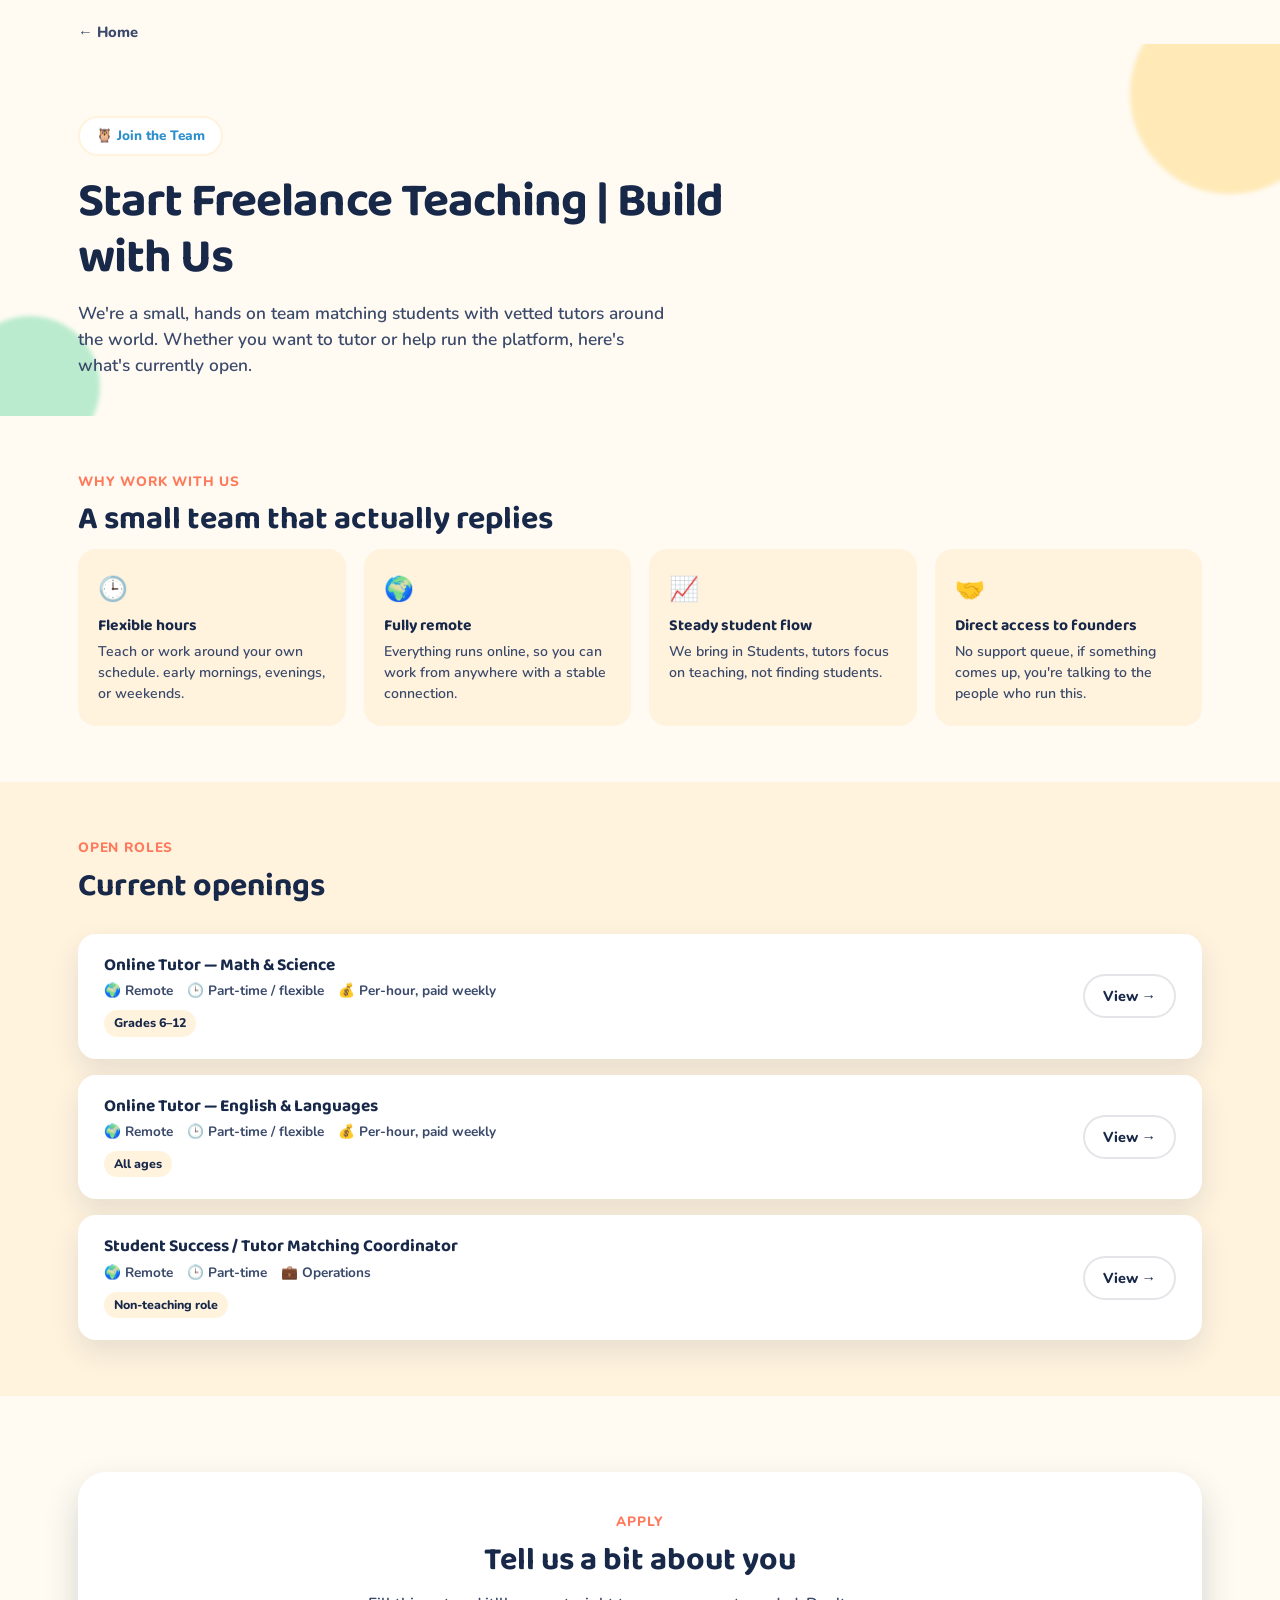
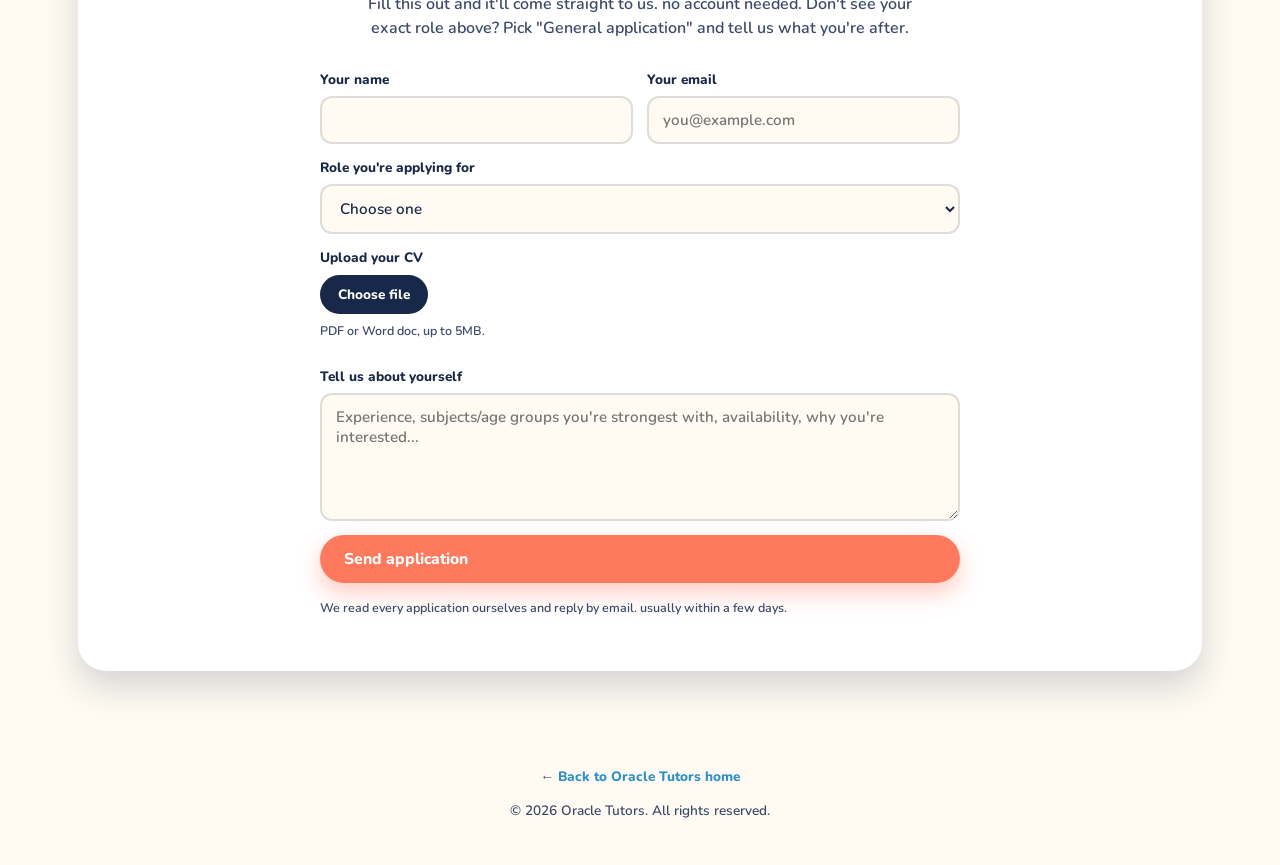
==== commit f4f7e4df: "Career page content refined" ====
--- a/careers.html
+++ b/careers.html
@@ -399,7 +399,7 @@
 
 <div class="wrap" style="padding-top:20px;">
   <a href="index.html" style="display:inline-flex; align-items:center; gap:6px; font-weight:800; font-size:0.92rem; color:var(--navy-soft);">
-    ← Back to Oracle Tutors
+    ← Home
   </a>
 </div>
 
@@ -409,9 +409,9 @@
     <div class="blob blob-1"></div>
     <div class="blob blob-2"></div>
     <div class="wrap">
-      <span class="eyebrow">🦉 Join the roster</span>
-      <h1>Teach — or help us build — Oracle Tutors</h1>
-      <p class="sub">We're a small, hands-on team matching students with vetted tutors around the world. Whether you want to tutor or help run the platform, here's what's currently open.</p>
+      <span class="eyebrow">🦉 Join the Team</span>
+      <h1>Start Freelance Teaching | Build with Us </h1>
+      <p class="sub">We're a small, hands on team matching students with vetted tutors around the world. Whether you want to tutor or help run the platform, here's what's currently open.</p>
     </div>
   </section>
 
@@ -423,7 +423,7 @@
         <div class="perk-card">
           <span class="ic">🕒</span>
           <h3>Flexible hours</h3>
-          <p>Teach or work around your own schedule — early mornings, evenings, or weekends.</p>
+          <p>Teach or work around your own schedule. early mornings, evenings, or weekends.</p>
         </div>
         <div class="perk-card">
           <span class="ic">🌍</span>
@@ -433,12 +433,12 @@
         <div class="perk-card">
           <span class="ic">📈</span>
           <h3>Steady student flow</h3>
-          <p>We handle marketing and matching — tutors focus on teaching, not finding students.</p>
+          <p>We bring in Students, tutors focus on teaching, not finding students.</p>
         </div>
         <div class="perk-card">
           <span class="ic">🤝</span>
           <h3>Direct access to founders</h3>
-          <p>No support queue — if something comes up, you're talking to the people who run this.</p>
+          <p>No support queue, if something comes up, you're talking to the people who run this.</p>
         </div>
       </div>
     </div>
@@ -469,7 +469,7 @@
         <div class="apply-intro">
           <span class="section-tag">Apply</span>
           <h2>Tell us a bit about you</h2>
-          <p>Fill this out and it'll come straight to our inbox — no account or upload needed. Don't see your exact role above? Pick "General application" and tell us what you're after.</p>
+          <p>Fill this out and it'll come straight to us. no account needed. Don't see your exact role above? Pick "General application" and tell us what you're after.</p>
         </div>
 
         <!--
@@ -522,8 +522,8 @@
             <textarea id="af-message" name="message" rows="5" maxlength="1500" placeholder="Experience, subjects/age groups you're strongest with, availability, why you're interested..." required></textarea>
           </div>
 
-          <button type="submit" class="btn btn-primary" id="applySubmitBtn">Send application →</button>
-          <p class="form-note">We read every application ourselves and reply by email — usually within a few days.</p>
+          <button type="submit" class="btn btn-primary" id="applySubmitBtn">Send application</button>
+          <p class="form-note">We read every application ourselves and reply by email. usually within a few days.</p>
           <p class="form-status" id="applyFormStatus" role="status"></p>
         </form>
       </div>
@@ -548,7 +548,7 @@
       <div class="modal-body" id="roleModalBody"></div>
       <div class="modal-footer">
         <button type="button" class="btn btn-ghost" id="roleModalCloseBtn2">Close</button>
-        <button type="button" class="btn btn-primary" id="roleModalApplyBtn">Apply for this role →</button>
+        <button type="button" class="btn btn-primary" id="roleModalApplyBtn">Apply for this role</button>
       </div>
     </div>
   </div>
@@ -606,7 +606,7 @@
 
   /* Paste your published Google Sheet CSV URL here — see
      sheet-setup-guide.md for exactly how to get this URL. */
-  var SHEET_CSV_URL = 'PASTE_YOUR_PUBLISHED_GOOGLE_SHEET_CSV_URL_HERE';
+  var SHEET_CSV_URL = 'https://docs.google.com/spreadsheets/d/141TpJ-W3SoK7fzj9NCZmSEcPLO57OZYpCQyVNnSFVtA/gviz/tq?tqx=out:csv&sheet=Roles&headers=1';
 
   /* Expected column headers in row 1 of the sheet (case-insensitive,
      order doesn't matter). Responsibilities/Requirements each hold
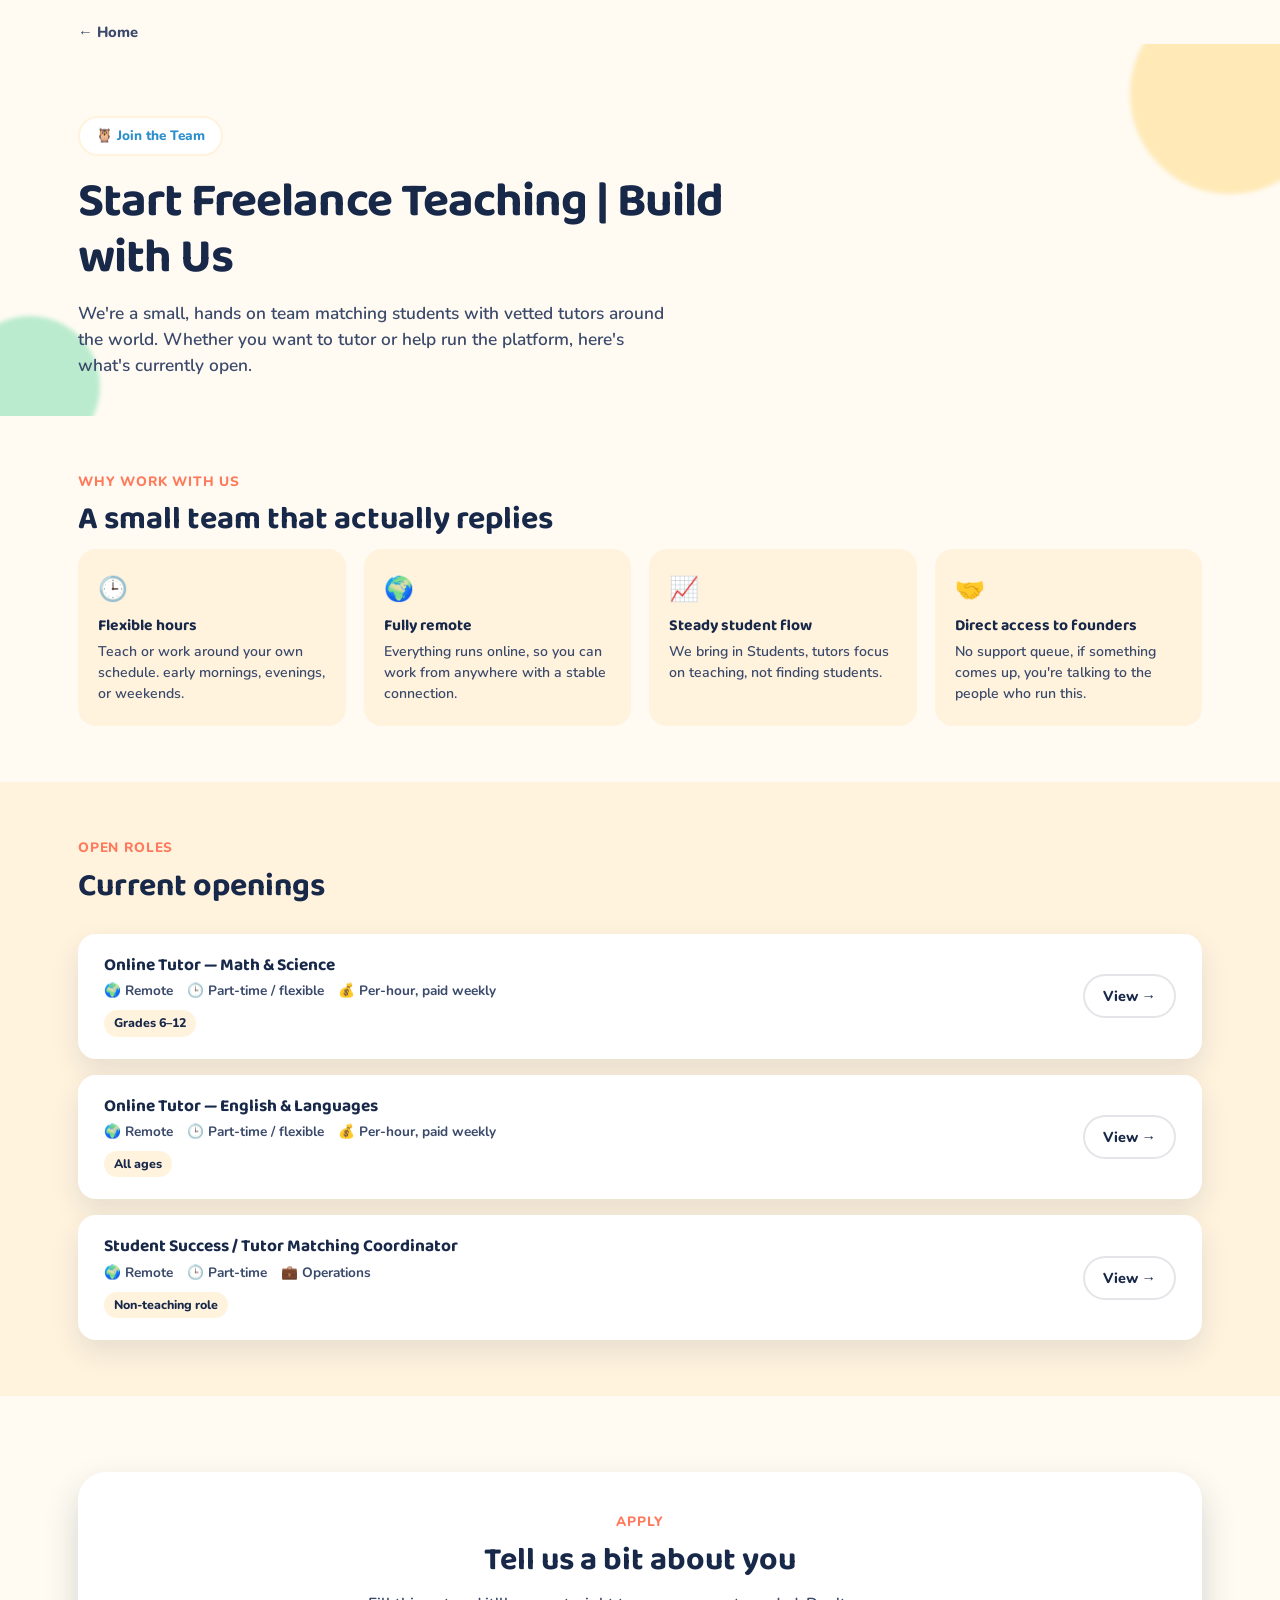
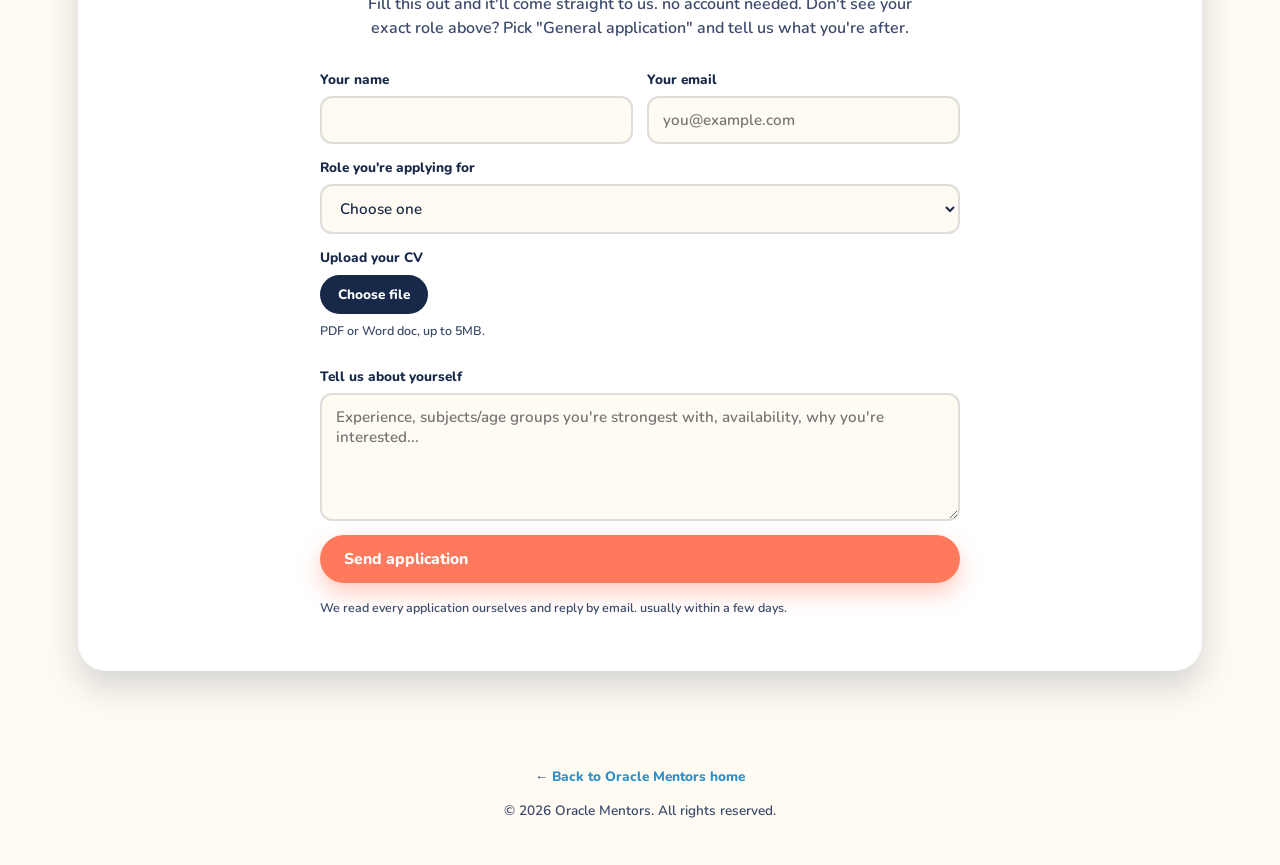
==== commit 9f9d4ba3: "Changed Oracle Tutors to Oracle Mentors" ====
--- a/careers.html
+++ b/careers.html
@@ -3,23 +3,23 @@
 <head>
 <meta charset="UTF-8">
 <meta name="viewport" content="width=device-width, initial-scale=1.0, viewport-fit=cover">
-<meta name="description" content="Careers at Oracle Tutors — join our roster of vetted online tutors or help us run the platform.">
+<meta name="description" content="Careers at Oracle Mentors — join our roster of vetted online tutors or help us run the platform.">
 <meta name="theme-color" content="#182849">
 <meta name="referrer" content="strict-origin-when-cross-origin">
-<title>Careers — Oracle Tutors</title>
+<title>Careers — Oracle Mentors</title>
 
 <!--
 ====================================================================
-  ORACLE TUTORS — CAREERS PAGE
+  ORACLE MENTORS — CAREERS PAGE
 ====================================================================
   This is a separate page from index.html on purpose — reached via
   whatever link you place on the main site (e.g. in the footer),
   not via an in-page nav section. This page intentionally has no
-  navbar of its own; there's just a small "Back to Oracle Tutors"
+  navbar of its own; there's just a small "Back to Oracle Mentors"
   link above the content for wayfinding.
 
   BEFORE GOING LIVE — REPLACE THESE PLACEHOLDERS:
-    1. Email address       → find/replace "careers@oracletutors.com"
+    1. Email address       → find/replace "careers@oraclementors.com"
                               (used as the mailto fallback address if
                               the form backend below isn't connected)
     2. Open roles           → managed entirely from a Google Sheet now
@@ -557,8 +557,8 @@
 
 <footer>
   <div class="wrap">
-    <span>&larr; <a href="index.html">Back to Oracle Tutors home</a></span>
-    <p style="margin-top:14px;">© 2026 Oracle Tutors. All rights reserved.</p>
+    <span>&larr; <a href="index.html">Back to Oracle Mentors home</a></span>
+    <p style="margin-top:14px;">© 2026 Oracle Mentors. All rights reserved.</p>
   </div>
 </footer>
 
@@ -571,7 +571,7 @@
      the CV as a real attachment (browsers don't allow that), so
      connecting SCRIPT_URL below is the only way applications
      actually arrive with a CV attached. */
-  var CAREERS_EMAIL = 'careers@oracletutors.com';
+  var CAREERS_EMAIL = 'oraclementorscenter@gmail.com';
 
   /* Paste your deployed Google Apps Script Web App URL here.
      IMPORTANT: this must be a deployment of
